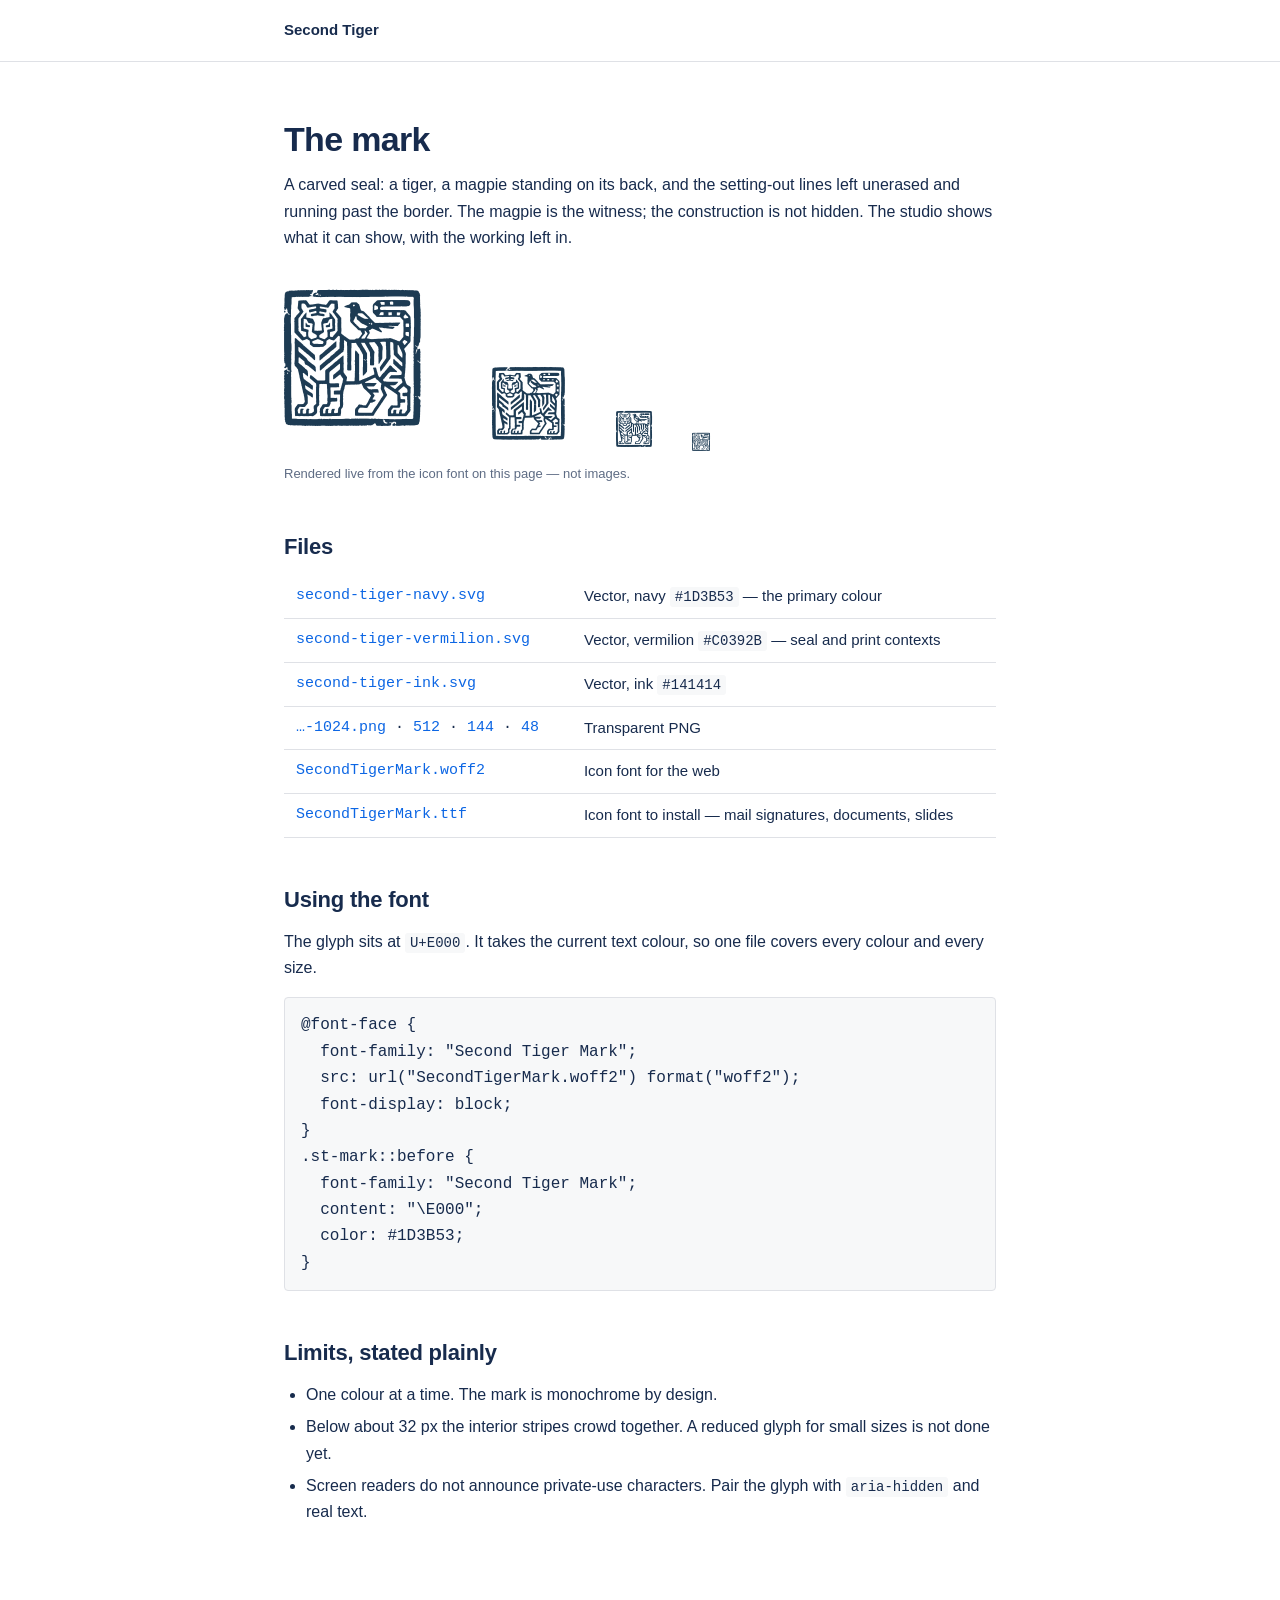
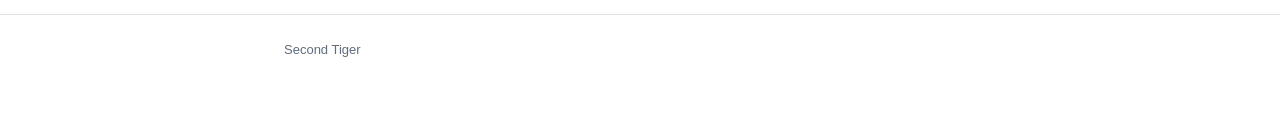
==== brand/index.html @ 6f290187 "Publish the Second Tiger mark and its icon font The mark is a carved seal: a tiger, a magpie on its " ====
<!doctype html>
<html lang="en">
<head>
<meta charset="utf-8">
<meta name="viewport" content="width=device-width, initial-scale=1">
<title>Second Tiger — brand mark</title>
<meta name="description" content="The Second Tiger mark: vector files, an icon font, and how to use them.">
<link rel="stylesheet" href="../style.css">
<style>
  @font-face {
    font-family: "Second Tiger Mark";
    src: url("SecondTigerMark.woff2") format("woff2");
    font-display: block;
  }
  .mark { font-family: "Second Tiger Mark"; color: #1d3b53; line-height: 1; }
  .row { display: flex; align-items: flex-end; gap: 28px; flex-wrap: wrap; margin: 24px 0 8px; }
  .row span { display: block; }
  .cap { color: var(--muted); font-size: 13px; }
  .files td:first-child { white-space: nowrap; font-family: ui-monospace, SFMono-Regular, Menlo, monospace; }
  pre { background: var(--soft); border: 1px solid var(--line); padding: 14px 16px; overflow-x: auto; }
</style>
</head>
<body>
<header class="site"><div class="wrap"><strong>Second Tiger</strong></div></header>
<main class="wrap">

<h1>The mark</h1>
<p>A carved seal: a tiger, a magpie standing on its back, and the setting-out lines left
unerased and running past the border. The magpie is the witness; the construction is not
hidden. The studio shows what it can show, with the working left in.</p>

<div class="row">
  <span class="mark" style="font-size:180px">&#xE000;</span>
  <span class="mark" style="font-size:96px">&#xE000;</span>
  <span class="mark" style="font-size:48px">&#xE000;</span>
  <span class="mark" style="font-size:24px">&#xE000;</span>
</div>
<p class="cap">Rendered live from the icon font on this page — not images.</p>

<h2>Files</h2>
<table class="files">
<tr><td><a href="second-tiger-navy.svg">second-tiger-navy.svg</a></td><td>Vector, navy <code>#1D3B53</code> — the primary colour</td></tr>
<tr><td><a href="second-tiger-vermilion.svg">second-tiger-vermilion.svg</a></td><td>Vector, vermilion <code>#C0392B</code> — seal and print contexts</td></tr>
<tr><td><a href="second-tiger-ink.svg">second-tiger-ink.svg</a></td><td>Vector, ink <code>#141414</code></td></tr>
<tr><td><a href="second-tiger-navy-1024.png">…-1024.png</a> · <a href="second-tiger-navy-512.png">512</a> · <a href="second-tiger-navy-144.png">144</a> · <a href="second-tiger-navy-48.png">48</a></td><td>Transparent PNG</td></tr>
<tr><td><a href="SecondTigerMark.woff2">SecondTigerMark.woff2</a></td><td>Icon font for the web</td></tr>
<tr><td><a href="SecondTigerMark.ttf">SecondTigerMark.ttf</a></td><td>Icon font to install — mail signatures, documents, slides</td></tr>
</table>

<h2>Using the font</h2>
<p>The glyph sits at <code>U+E000</code>. It takes the current text colour, so one file covers
every colour and every size.</p>
<pre>@font-face {
  font-family: "Second Tiger Mark";
  src: url("SecondTigerMark.woff2") format("woff2");
  font-display: block;
}
.st-mark::before {
  font-family: "Second Tiger Mark";
  content: "\E000";
  color: #1D3B53;
}</pre>

<h2>Limits, stated plainly</h2>
<ul>
  <li>One colour at a time. The mark is monochrome by design.</li>
  <li>Below about 32&nbsp;px the interior stripes crowd together. A reduced glyph for small
      sizes is not done yet.</li>
  <li>Screen readers do not announce private-use characters. Pair the glyph with
      <code>aria-hidden</code> and real text.</li>
</ul>

</main>
<footer class="site"><div class="wrap"><p class="cap">Second Tiger</p></div></footer>
</body>
</html>
---- style.css ----
:root {
  --ink: #172b4d;
  --muted: #5e6c84;
  --line: #dfe1e6;
  --bg: #ffffff;
  --soft: #f7f8f9;
  --link: #0c66e4;
  --bad: #ae2a19;
  --good: #216e4e;
}

* { box-sizing: border-box; }

body {
  margin: 0;
  font: 400 16px/1.65 -apple-system, BlinkMacSystemFont, "Segoe UI", Roboto, "Helvetica Neue", sans-serif;
  color: var(--ink);
  background: var(--bg);
  -webkit-font-smoothing: antialiased;
}

.wrap { max-width: 760px; margin: 0 auto; padding: 0 24px; }

header.site {
  border-bottom: 1px solid var(--line);
  padding: 18px 0;
  margin-bottom: 56px;
}
header.site .wrap { display: flex; align-items: center; gap: 28px; }
header.site strong { font-size: 15px; }
header.site nav { margin-left: auto; display: flex; gap: 20px; }
header.site nav a { font-size: 15px; }

a { color: var(--link); text-decoration: none; }
a:hover { text-decoration: underline; }

h1 { font-size: 34px; line-height: 1.25; letter-spacing: -0.02em; margin: 0 0 12px; }
h2 { font-size: 22px; line-height: 1.3; margin: 48px 0 14px; letter-spacing: -0.01em; }
h3 { font-size: 17px; margin: 32px 0 8px; }
p { margin: 0 0 16px; }
.lede { font-size: 19px; color: var(--muted); margin-bottom: 36px; }

ul, ol { margin: 0 0 16px; padding-left: 22px; }
li { margin: 6px 0; }

code {
  font: 400 14px/1.5 ui-monospace, SFMono-Regular, Menlo, monospace;
  background: var(--soft);
  padding: 2px 5px;
  border-radius: 3px;
}
pre {
  background: var(--soft);
  border: 1px solid var(--line);
  border-radius: 4px;
  padding: 14px 16px;
  overflow-x: auto;
  margin: 0 0 20px;
}
pre code { background: none; padding: 0; font-size: 13.5px; }

table { border-collapse: collapse; width: 100%; margin: 0 0 24px; font-size: 15px; }
th, td { text-align: left; padding: 9px 12px; border-bottom: 1px solid var(--line); vertical-align: top; }
th { font-weight: 600; background: var(--soft); }

blockquote {
  margin: 0 0 20px;
  padding: 2px 0 2px 18px;
  border-left: 3px solid var(--line);
  color: var(--muted);
}

.callout {
  background: var(--soft);
  border-radius: 4px;
  padding: 16px 18px;
  margin: 0 0 24px;
}
.callout p:last-child { margin-bottom: 0; }

.no { color: var(--bad); font-weight: 600; }
.yes { color: var(--good); font-weight: 600; }

footer.site {
  margin-top: 88px;
  border-top: 1px solid var(--line);
  padding: 24px 0 64px;
  color: var(--muted);
  font-size: 14px;
}
footer.site a { color: var(--muted); text-decoration: underline; }

.updated { color: var(--muted); font-size: 14px; }
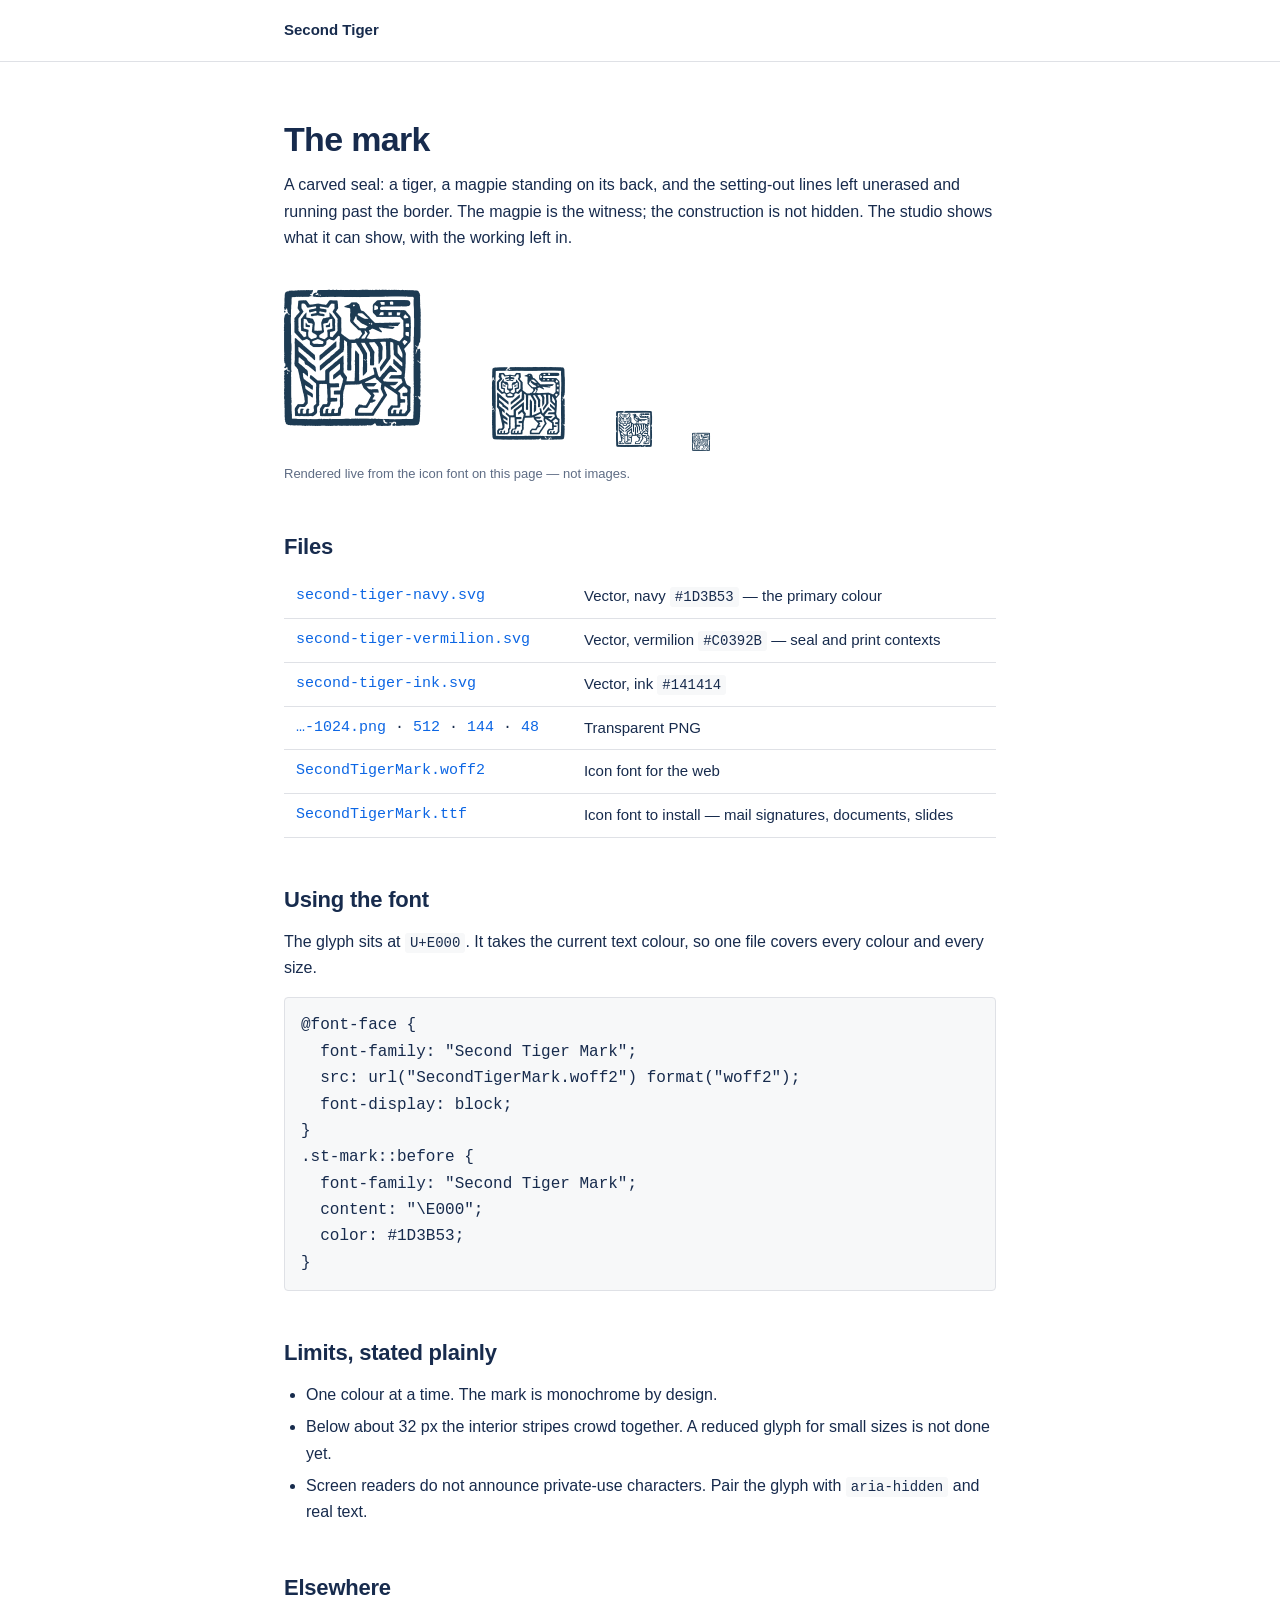
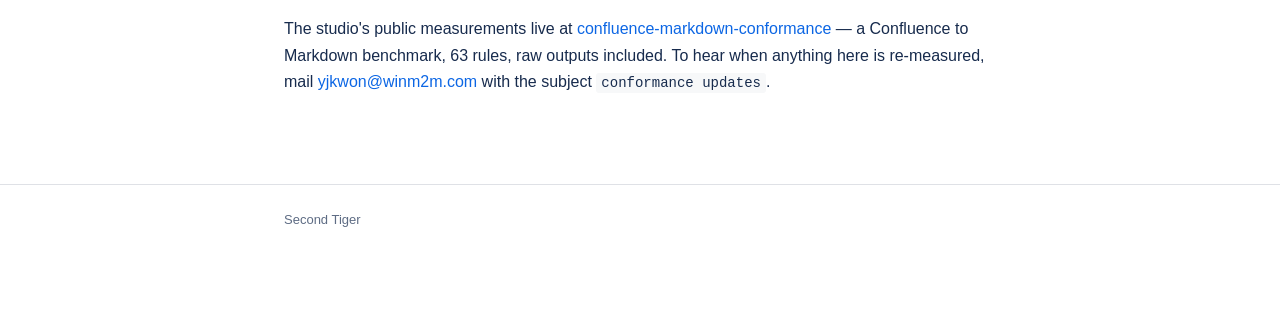
==== commit b9aec03e: "Point the site at the benchmark it came from The product page never mentioned the conformance suite," ====
--- a/brand/index.html
+++ b/brand/index.html
@@ -70,6 +70,14 @@
       <code>aria-hidden</code> and real text.</li>
 </ul>
 
+
+<h2>Elsewhere</h2>
+<p>The studio's public measurements live at
+<a href="https://github.com/YoungjuneKwon/confluence-markdown-conformance">confluence-markdown-conformance</a>
+— a Confluence to Markdown benchmark, 63 rules, raw outputs included. To hear when
+anything here is re-measured, mail
+<a href="mailto:yjkwon@winm2m.com?subject=conformance%20updates">yjkwon@winm2m.com</a>
+with the subject <code>conformance updates</code>.</p>
 </main>
 <footer class="site"><div class="wrap"><p class="cap">Second Tiger</p></div></footer>
 </body>
